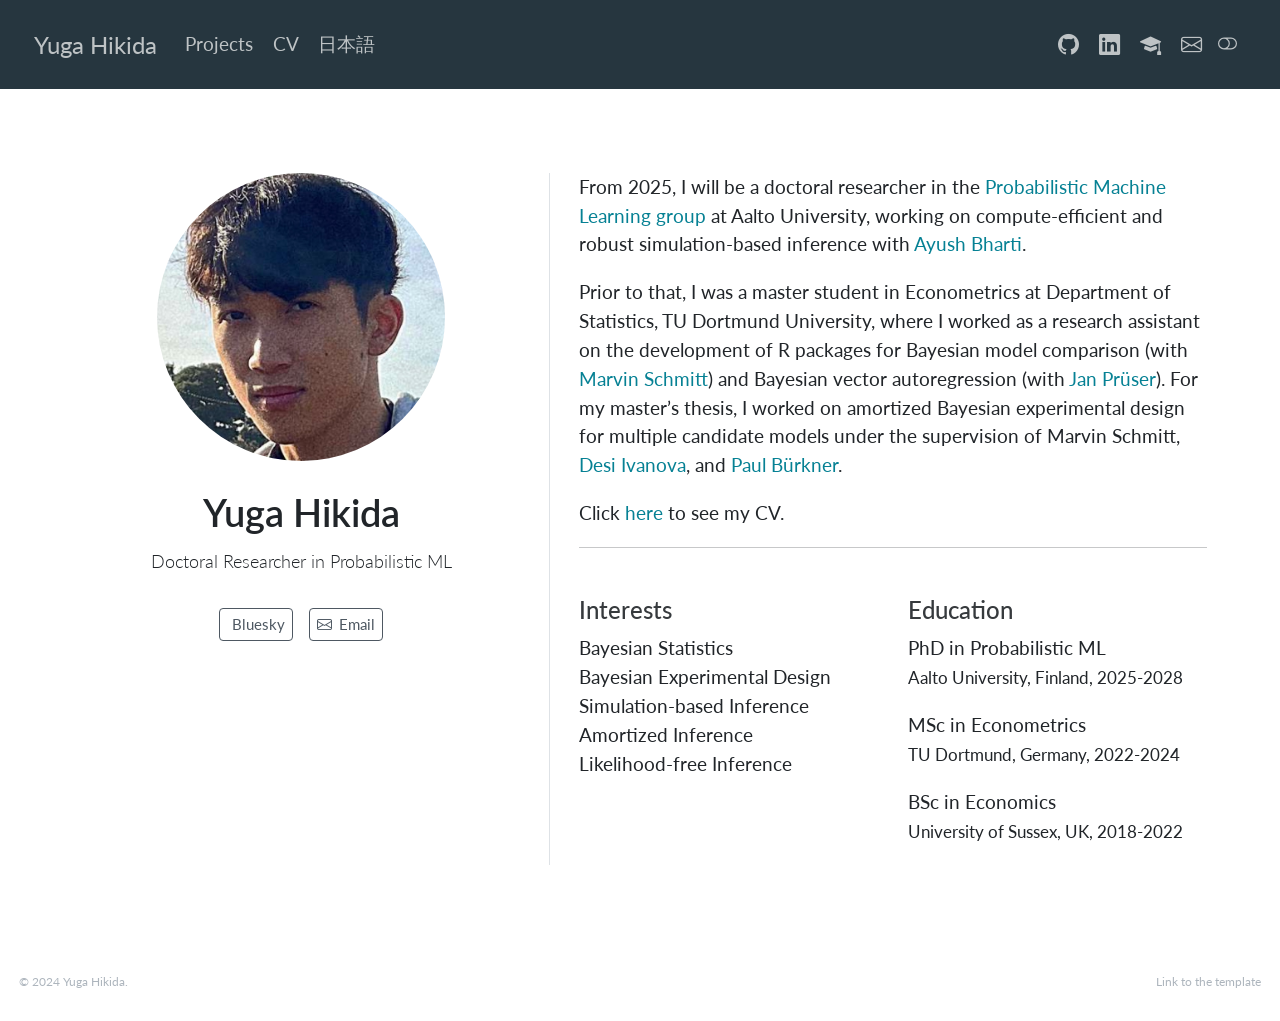
==== docs/index.html @ 0081e56a "refined profile" ====
<!DOCTYPE html>
<html xmlns="http://www.w3.org/1999/xhtml" lang="en" xml:lang="en"><head>

<meta charset="utf-8">
<meta name="generator" content="quarto-1.4.551">

<meta name="viewport" content="width=device-width, initial-scale=1.0, user-scalable=yes">


<title>Yuga Hikida</title>
<style>
code{white-space: pre-wrap;}
span.smallcaps{font-variant: small-caps;}
div.columns{display: flex; gap: min(4vw, 1.5em);}
div.column{flex: auto; overflow-x: auto;}
div.hanging-indent{margin-left: 1.5em; text-indent: -1.5em;}
ul.task-list{list-style: none;}
ul.task-list li input[type="checkbox"] {
  width: 0.8em;
  margin: 0 0.8em 0.2em -1em; /* quarto-specific, see https://github.com/quarto-dev/quarto-cli/issues/4556 */ 
  vertical-align: middle;
}
</style>


<script src="site_libs/quarto-nav/quarto-nav.js"></script>
<script src="site_libs/clipboard/clipboard.min.js"></script>
<script src="site_libs/quarto-search/autocomplete.umd.js"></script>
<script src="site_libs/quarto-search/fuse.min.js"></script>
<script src="site_libs/quarto-search/quarto-search.js"></script>
<meta name="quarto:offset" content="./">
<link href="./img/favicon.png" rel="icon" type="image/png">
<script src="site_libs/quarto-html/quarto.js"></script>
<script src="site_libs/quarto-html/popper.min.js"></script>
<script src="site_libs/quarto-html/tippy.umd.min.js"></script>
<link href="site_libs/quarto-html/tippy.css" rel="stylesheet">
<link href="site_libs/quarto-html/quarto-syntax-highlighting.css" rel="stylesheet" class="quarto-color-scheme" id="quarto-text-highlighting-styles">
<link href="site_libs/quarto-html/quarto-syntax-highlighting-dark.css" rel="prefetch" class="quarto-color-scheme quarto-color-alternate" id="quarto-text-highlighting-styles">
<script src="site_libs/bootstrap/bootstrap.min.js"></script>
<link href="site_libs/bootstrap/bootstrap-icons.css" rel="stylesheet">
<link href="site_libs/bootstrap/bootstrap.min.css" rel="stylesheet" class="quarto-color-scheme" id="quarto-bootstrap" data-mode="light">
<link href="site_libs/bootstrap/bootstrap-dark.min.css" rel="prefetch" class="quarto-color-scheme quarto-color-alternate" id="quarto-bootstrap" data-mode="dark">
<script src="site_libs/quarto-contrib/iconify-2.1.0/iconify-icon.min.js"></script>
<script id="quarto-search-options" type="application/json">{
  "location": "navbar",
  "copy-button": false,
  "collapse-after": 3,
  "panel-placement": "end",
  "type": "textbox",
  "limit": 50,
  "keyboard-shortcut": [
    "f",
    "/",
    "s"
  ],
  "language": {
    "search-no-results-text": "No results",
    "search-matching-documents-text": "matching documents",
    "search-copy-link-title": "Copy link to search",
    "search-hide-matches-text": "Hide additional matches",
    "search-more-match-text": "more match in this document",
    "search-more-matches-text": "more matches in this document",
    "search-clear-button-title": "Clear",
    "search-text-placeholder": "",
    "search-detached-cancel-button-title": "Cancel",
    "search-submit-button-title": "Submit",
    "search-label": "Search"
  }
}</script>


</head>

<body class="nav-fixed">

<div id="quarto-search-results"></div>
  <header id="quarto-header" class="headroom fixed-top">
    <nav class="navbar navbar-expand-md " data-bs-theme="dark">
      <div class="navbar-container container-fluid">
      <div class="navbar-brand-container mx-auto">
    <a class="navbar-brand" href="./index.html">
    <span class="navbar-title">Yuga Hikida</span>
    </a>
  </div>
            <div id="quarto-search" class="" title="Search"></div>
          <button class="navbar-toggler" type="button" data-bs-toggle="collapse" data-bs-target="#navbarCollapse" aria-controls="navbarCollapse" aria-expanded="false" aria-label="Toggle navigation" onclick="if (window.quartoToggleHeadroom) { window.quartoToggleHeadroom(); }">
  <span class="navbar-toggler-icon"></span>
</button>
          <div class="collapse navbar-collapse" id="navbarCollapse">
            <ul class="navbar-nav navbar-nav-scroll me-auto">
  <li class="nav-item">
    <a class="nav-link" href="./projects/index.html"> 
<span class="menu-text">Projects</span></a>
  </li>  
  <li class="nav-item">
    <a class="nav-link" href="./cv/index.html"> 
<span class="menu-text">CV</span></a>
  </li>  
  <li class="nav-item">
    <a class="nav-link" href="./japanese/index.html"> 
<span class="menu-text"><span style="font-family: Meiryo;">日本語</span></span></a>
  </li>  
</ul>
            <ul class="navbar-nav navbar-nav-scroll ms-auto">
  <li class="nav-item">
    <a class="nav-link" href="https://bsky.app/profile/yugahikida.bsky.social"> 
<span class="menu-text"><iconify-icon role="img" inline="" icon="simple-icons:bluesky" aria-label="Icon bluesky from simple-icons Iconify.design set." title="Icon bluesky from simple-icons Iconify.design set."></iconify-icon></span></a>
  </li>  
  <li class="nav-item compact">
    <a class="nav-link" href="https://github.com/yugahikida"> <i class="bi bi-github" role="img">
</i> 
<span class="menu-text"></span></a>
  </li>  
  <li class="nav-item compact">
    <a class="nav-link" href="https://www.linkedin.com/in/yugahikida"> <i class="bi bi-linkedin" role="img">
</i> 
<span class="menu-text"></span></a>
  </li>  
  <li class="nav-item compact">
    <a class="nav-link" href="https://scholar.google.com/citations?user=jvKJHacAAAAJ"> <i class="bi bi-mortarboard-fill" role="img">
</i> 
<span class="menu-text"></span></a>
  </li>  
  <li class="nav-item compact">
    <a class="nav-link" href="mailto:yuga.hikida@gmail.com"> <i class="bi bi-envelope" role="img">
</i> 
<span class="menu-text"></span></a>
  </li>  
</ul>
          </div> <!-- /navcollapse -->
          <div class="quarto-navbar-tools">
  <a href="" class="quarto-color-scheme-toggle quarto-navigation-tool  px-1" onclick="window.quartoToggleColorScheme(); return false;" title="Toggle dark mode"><i class="bi"></i></a>
</div>
      </div> <!-- /container-fluid -->
    </nav>
</header>
<!-- content -->
<div id="quarto-content" class="quarto-container page-columns page-rows-contents page-layout-full page-navbar">
<!-- sidebar -->
<!-- margin-sidebar -->
    
<!-- main -->
<main class="content column-page" id="quarto-document-content">




<div class="quarto-about-trestles content column-page">
  <div class="about-entity">
    <img src="img/my_image.jpg" class="about-image
  round " style="height: 15em; width: 15em;">
<header id="title-block-header" class="quarto-title-block default">
<div class="quarto-title">
<h1 class="title">Yuga Hikida</h1>
<p class="subtitle lead"><small><small>Doctoral Researcher in Probabilistic ML</small></small></p>
</div>
<div class="quarto-title-meta column-page">
  </div>
</header>
    <div class="about-links">
  <a href="https://bsky.app/profile/yugahikida.bsky.social" class="about-link" rel="" target="">
     <span class="about-link-text"><iconify-icon role="img" inline="" icon="fa6-brands:bluesky" aria-label="Icon bluesky from fa6-brands Iconify.design set." title="Icon bluesky from fa6-brands Iconify.design set."></iconify-icon> Bluesky</span>
  </a>
  <a href="mailto:yuga.hikida@gmail.com" class="about-link" rel="" target="">
    <i class="bi bi-envelope"></i>
     <span class="about-link-text">Email</span>
  </a>
</div>
  </div>
  <div class="about-contents"><div id="about-block">
<p>From 2025, I will be a doctoral researcher in the <a href="https://research.cs.aalto.fi/pml/">Probabilistic Machine Learning group</a> at Aalto University, working on compute-efficient and robust simulation-based inference with <a href="https://bharti-ayush.github.io/">Ayush Bharti</a>.</p>
<p>Prior to that, I was a master student in Econometrics at Department of Statistics, TU Dortmund University, where I worked as a research assistant on the development of R packages for Bayesian model comparison (with <a href="https://www.marvinschmitt.com/">Marvin Schmitt</a>) and Bayesian vector autoregression (with <a href="https://sites.google.com/view/janprueser/welcome">Jan Prüser</a>). For my master’s thesis, I worked on amortized Bayesian experimental design for multiple candidate models under the supervision of Marvin Schmitt, <a href="https://desirivanova.com/">Desi Ivanova</a>, and <a href="https://paulbuerkner.com/">Paul Bürkner</a>.</p>
<p>Click <a href="./cv/index.html">here</a> to see my CV.</p>
<hr>
<div class="grid">
<section id="interests" class="level4 g-col-12 g-col-sm-6">
<h4 data-anchor-id="interests">Interests</h4>
<p>Bayesian Statistics <br> Bayesian Experimental Design <br> Simulation-based Inference <br> Amortized Inference <br> Likelihood-free Inference</p>
</section>
<section id="education" class="level4 g-col-12 g-col-sm-6">
<h4 data-anchor-id="education">Education</h4>
<div class="smaller">
<p>PhD in Probabilistic ML<br> <small>Aalto University, Finland, 2025-2028</small></p>
<p>MSc in Econometrics<br> <small>TU Dortmund, Germany, 2022-2024</small></p>
<p>BSc in Economics<br> <small>University of Sussex, UK, 2018-2022</small></p>
</div>
</section>
</div>
</div></div>
</div>





</main> <!-- /main -->
<script id="quarto-html-after-body" type="application/javascript">
window.document.addEventListener("DOMContentLoaded", function (event) {
  const toggleBodyColorMode = (bsSheetEl) => {
    const mode = bsSheetEl.getAttribute("data-mode");
    const bodyEl = window.document.querySelector("body");
    if (mode === "dark") {
      bodyEl.classList.add("quarto-dark");
      bodyEl.classList.remove("quarto-light");
    } else {
      bodyEl.classList.add("quarto-light");
      bodyEl.classList.remove("quarto-dark");
    }
  }
  const toggleBodyColorPrimary = () => {
    const bsSheetEl = window.document.querySelector("link#quarto-bootstrap");
    if (bsSheetEl) {
      toggleBodyColorMode(bsSheetEl);
    }
  }
  toggleBodyColorPrimary();  
  const disableStylesheet = (stylesheets) => {
    for (let i=0; i < stylesheets.length; i++) {
      const stylesheet = stylesheets[i];
      stylesheet.rel = 'prefetch';
    }
  }
  const enableStylesheet = (stylesheets) => {
    for (let i=0; i < stylesheets.length; i++) {
      const stylesheet = stylesheets[i];
      stylesheet.rel = 'stylesheet';
    }
  }
  const manageTransitions = (selector, allowTransitions) => {
    const els = window.document.querySelectorAll(selector);
    for (let i=0; i < els.length; i++) {
      const el = els[i];
      if (allowTransitions) {
        el.classList.remove('notransition');
      } else {
        el.classList.add('notransition');
      }
    }
  }
  const toggleGiscusIfUsed = (isAlternate, darkModeDefault) => {
    const baseTheme = document.querySelector('#giscus-base-theme')?.value ?? 'light';
    const alternateTheme = document.querySelector('#giscus-alt-theme')?.value ?? 'dark';
    let newTheme = '';
    if(darkModeDefault) {
      newTheme = isAlternate ? baseTheme : alternateTheme;
    } else {
      newTheme = isAlternate ? alternateTheme : baseTheme;
    }
    const changeGiscusTheme = () => {
      // From: https://github.com/giscus/giscus/issues/336
      const sendMessage = (message) => {
        const iframe = document.querySelector('iframe.giscus-frame');
        if (!iframe) return;
        iframe.contentWindow.postMessage({ giscus: message }, 'https://giscus.app');
      }
      sendMessage({
        setConfig: {
          theme: newTheme
        }
      });
    }
    const isGiscussLoaded = window.document.querySelector('iframe.giscus-frame') !== null;
    if (isGiscussLoaded) {
      changeGiscusTheme();
    }
  }
  const toggleColorMode = (alternate) => {
    // Switch the stylesheets
    const alternateStylesheets = window.document.querySelectorAll('link.quarto-color-scheme.quarto-color-alternate');
    manageTransitions('#quarto-margin-sidebar .nav-link', false);
    if (alternate) {
      enableStylesheet(alternateStylesheets);
      for (const sheetNode of alternateStylesheets) {
        if (sheetNode.id === "quarto-bootstrap") {
          toggleBodyColorMode(sheetNode);
        }
      }
    } else {
      disableStylesheet(alternateStylesheets);
      toggleBodyColorPrimary();
    }
    manageTransitions('#quarto-margin-sidebar .nav-link', true);
    // Switch the toggles
    const toggles = window.document.querySelectorAll('.quarto-color-scheme-toggle');
    for (let i=0; i < toggles.length; i++) {
      const toggle = toggles[i];
      if (toggle) {
        if (alternate) {
          toggle.classList.add("alternate");     
        } else {
          toggle.classList.remove("alternate");
        }
      }
    }
    // Hack to workaround the fact that safari doesn't
    // properly recolor the scrollbar when toggling (#1455)
    if (navigator.userAgent.indexOf('Safari') > 0 && navigator.userAgent.indexOf('Chrome') == -1) {
      manageTransitions("body", false);
      window.scrollTo(0, 1);
      setTimeout(() => {
        window.scrollTo(0, 0);
        manageTransitions("body", true);
      }, 40);  
    }
  }
  const isFileUrl = () => { 
    return window.location.protocol === 'file:';
  }
  const hasAlternateSentinel = () => {  
    let styleSentinel = getColorSchemeSentinel();
    if (styleSentinel !== null) {
      return styleSentinel === "alternate";
    } else {
      return false;
    }
  }
  const setStyleSentinel = (alternate) => {
    const value = alternate ? "alternate" : "default";
    if (!isFileUrl()) {
      window.localStorage.setItem("quarto-color-scheme", value);
    } else {
      localAlternateSentinel = value;
    }
  }
  const getColorSchemeSentinel = () => {
    if (!isFileUrl()) {
      const storageValue = window.localStorage.getItem("quarto-color-scheme");
      return storageValue != null ? storageValue : localAlternateSentinel;
    } else {
      return localAlternateSentinel;
    }
  }
  const darkModeDefault = false;
  let localAlternateSentinel = darkModeDefault ? 'alternate' : 'default';
  // Dark / light mode switch
  window.quartoToggleColorScheme = () => {
    // Read the current dark / light value 
    let toAlternate = !hasAlternateSentinel();
    toggleColorMode(toAlternate);
    setStyleSentinel(toAlternate);
    toggleGiscusIfUsed(toAlternate, darkModeDefault);
  };
  // Ensure there is a toggle, if there isn't float one in the top right
  if (window.document.querySelector('.quarto-color-scheme-toggle') === null) {
    const a = window.document.createElement('a');
    a.classList.add('top-right');
    a.classList.add('quarto-color-scheme-toggle');
    a.href = "";
    a.onclick = function() { try { window.quartoToggleColorScheme(); } catch {} return false; };
    const i = window.document.createElement("i");
    i.classList.add('bi');
    a.appendChild(i);
    window.document.body.appendChild(a);
  }
  // Switch to dark mode if need be
  if (hasAlternateSentinel()) {
    toggleColorMode(true);
  } else {
    toggleColorMode(false);
  }
  const isCodeAnnotation = (el) => {
    for (const clz of el.classList) {
      if (clz.startsWith('code-annotation-')) {                     
        return true;
      }
    }
    return false;
  }
  const clipboard = new window.ClipboardJS('.code-copy-button', {
    text: function(trigger) {
      const codeEl = trigger.previousElementSibling.cloneNode(true);
      for (const childEl of codeEl.children) {
        if (isCodeAnnotation(childEl)) {
          childEl.remove();
        }
      }
      return codeEl.innerText;
    }
  });
  clipboard.on('success', function(e) {
    // button target
    const button = e.trigger;
    // don't keep focus
    button.blur();
    // flash "checked"
    button.classList.add('code-copy-button-checked');
    var currentTitle = button.getAttribute("title");
    button.setAttribute("title", "Copied!");
    let tooltip;
    if (window.bootstrap) {
      button.setAttribute("data-bs-toggle", "tooltip");
      button.setAttribute("data-bs-placement", "left");
      button.setAttribute("data-bs-title", "Copied!");
      tooltip = new bootstrap.Tooltip(button, 
        { trigger: "manual", 
          customClass: "code-copy-button-tooltip",
          offset: [0, -8]});
      tooltip.show();    
    }
    setTimeout(function() {
      if (tooltip) {
        tooltip.hide();
        button.removeAttribute("data-bs-title");
        button.removeAttribute("data-bs-toggle");
        button.removeAttribute("data-bs-placement");
      }
      button.setAttribute("title", currentTitle);
      button.classList.remove('code-copy-button-checked');
    }, 1000);
    // clear code selection
    e.clearSelection();
  });
    var localhostRegex = new RegExp(/^(?:http|https):\/\/localhost\:?[0-9]*\//);
    var mailtoRegex = new RegExp(/^mailto:/);
      var filterRegex = new RegExp('/' + window.location.host + '/');
    var isInternal = (href) => {
        return filterRegex.test(href) || localhostRegex.test(href) || mailtoRegex.test(href);
    }
    // Inspect non-navigation links and adorn them if external
 	var links = window.document.querySelectorAll('a[href]:not(.nav-link):not(.navbar-brand):not(.toc-action):not(.sidebar-link):not(.sidebar-item-toggle):not(.pagination-link):not(.no-external):not([aria-hidden]):not(.dropdown-item):not(.quarto-navigation-tool)');
    for (var i=0; i<links.length; i++) {
      const link = links[i];
      if (!isInternal(link.href)) {
        // undo the damage that might have been done by quarto-nav.js in the case of
        // links that we want to consider external
        if (link.dataset.originalHref !== undefined) {
          link.href = link.dataset.originalHref;
        }
      }
    }
  function tippyHover(el, contentFn, onTriggerFn, onUntriggerFn) {
    const config = {
      allowHTML: true,
      maxWidth: 500,
      delay: 100,
      arrow: false,
      appendTo: function(el) {
          return el.parentElement;
      },
      interactive: true,
      interactiveBorder: 10,
      theme: 'quarto',
      placement: 'bottom-start',
    };
    if (contentFn) {
      config.content = contentFn;
    }
    if (onTriggerFn) {
      config.onTrigger = onTriggerFn;
    }
    if (onUntriggerFn) {
      config.onUntrigger = onUntriggerFn;
    }
    window.tippy(el, config); 
  }
  const noterefs = window.document.querySelectorAll('a[role="doc-noteref"]');
  for (var i=0; i<noterefs.length; i++) {
    const ref = noterefs[i];
    tippyHover(ref, function() {
      // use id or data attribute instead here
      let href = ref.getAttribute('data-footnote-href') || ref.getAttribute('href');
      try { href = new URL(href).hash; } catch {}
      const id = href.replace(/^#\/?/, "");
      const note = window.document.getElementById(id);
      if (note) {
        return note.innerHTML;
      } else {
        return "";
      }
    });
  }
  const xrefs = window.document.querySelectorAll('a.quarto-xref');
  const processXRef = (id, note) => {
    // Strip column container classes
    const stripColumnClz = (el) => {
      el.classList.remove("page-full", "page-columns");
      if (el.children) {
        for (const child of el.children) {
          stripColumnClz(child);
        }
      }
    }
    stripColumnClz(note)
    if (id === null || id.startsWith('sec-')) {
      // Special case sections, only their first couple elements
      const container = document.createElement("div");
      if (note.children && note.children.length > 2) {
        container.appendChild(note.children[0].cloneNode(true));
        for (let i = 1; i < note.children.length; i++) {
          const child = note.children[i];
          if (child.tagName === "P" && child.innerText === "") {
            continue;
          } else {
            container.appendChild(child.cloneNode(true));
            break;
          }
        }
        if (window.Quarto?.typesetMath) {
          window.Quarto.typesetMath(container);
        }
        return container.innerHTML
      } else {
        if (window.Quarto?.typesetMath) {
          window.Quarto.typesetMath(note);
        }
        return note.innerHTML;
      }
    } else {
      // Remove any anchor links if they are present
      const anchorLink = note.querySelector('a.anchorjs-link');
      if (anchorLink) {
        anchorLink.remove();
      }
      if (window.Quarto?.typesetMath) {
        window.Quarto.typesetMath(note);
      }
      // TODO in 1.5, we should make sure this works without a callout special case
      if (note.classList.contains("callout")) {
        return note.outerHTML;
      } else {
        return note.innerHTML;
      }
    }
  }
  for (var i=0; i<xrefs.length; i++) {
    const xref = xrefs[i];
    tippyHover(xref, undefined, function(instance) {
      instance.disable();
      let url = xref.getAttribute('href');
      let hash = undefined; 
      if (url.startsWith('#')) {
        hash = url;
      } else {
        try { hash = new URL(url).hash; } catch {}
      }
      if (hash) {
        const id = hash.replace(/^#\/?/, "");
        const note = window.document.getElementById(id);
        if (note !== null) {
          try {
            const html = processXRef(id, note.cloneNode(true));
            instance.setContent(html);
          } finally {
            instance.enable();
            instance.show();
          }
        } else {
          // See if we can fetch this
          fetch(url.split('#')[0])
          .then(res => res.text())
          .then(html => {
            const parser = new DOMParser();
            const htmlDoc = parser.parseFromString(html, "text/html");
            const note = htmlDoc.getElementById(id);
            if (note !== null) {
              const html = processXRef(id, note);
              instance.setContent(html);
            } 
          }).finally(() => {
            instance.enable();
            instance.show();
          });
        }
      } else {
        // See if we can fetch a full url (with no hash to target)
        // This is a special case and we should probably do some content thinning / targeting
        fetch(url)
        .then(res => res.text())
        .then(html => {
          const parser = new DOMParser();
          const htmlDoc = parser.parseFromString(html, "text/html");
          const note = htmlDoc.querySelector('main.content');
          if (note !== null) {
            // This should only happen for chapter cross references
            // (since there is no id in the URL)
            // remove the first header
            if (note.children.length > 0 && note.children[0].tagName === "HEADER") {
              note.children[0].remove();
            }
            const html = processXRef(null, note);
            instance.setContent(html);
          } 
        }).finally(() => {
          instance.enable();
          instance.show();
        });
      }
    }, function(instance) {
    });
  }
      let selectedAnnoteEl;
      const selectorForAnnotation = ( cell, annotation) => {
        let cellAttr = 'data-code-cell="' + cell + '"';
        let lineAttr = 'data-code-annotation="' +  annotation + '"';
        const selector = 'span[' + cellAttr + '][' + lineAttr + ']';
        return selector;
      }
      const selectCodeLines = (annoteEl) => {
        const doc = window.document;
        const targetCell = annoteEl.getAttribute("data-target-cell");
        const targetAnnotation = annoteEl.getAttribute("data-target-annotation");
        const annoteSpan = window.document.querySelector(selectorForAnnotation(targetCell, targetAnnotation));
        const lines = annoteSpan.getAttribute("data-code-lines").split(",");
        const lineIds = lines.map((line) => {
          return targetCell + "-" + line;
        })
        let top = null;
        let height = null;
        let parent = null;
        if (lineIds.length > 0) {
            //compute the position of the single el (top and bottom and make a div)
            const el = window.document.getElementById(lineIds[0]);
            top = el.offsetTop;
            height = el.offsetHeight;
            parent = el.parentElement.parentElement;
          if (lineIds.length > 1) {
            const lastEl = window.document.getElementById(lineIds[lineIds.length - 1]);
            const bottom = lastEl.offsetTop + lastEl.offsetHeight;
            height = bottom - top;
          }
          if (top !== null && height !== null && parent !== null) {
            // cook up a div (if necessary) and position it 
            let div = window.document.getElementById("code-annotation-line-highlight");
            if (div === null) {
              div = window.document.createElement("div");
              div.setAttribute("id", "code-annotation-line-highlight");
              div.style.position = 'absolute';
              parent.appendChild(div);
            }
            div.style.top = top - 2 + "px";
            div.style.height = height + 4 + "px";
            div.style.left = 0;
            let gutterDiv = window.document.getElementById("code-annotation-line-highlight-gutter");
            if (gutterDiv === null) {
              gutterDiv = window.document.createElement("div");
              gutterDiv.setAttribute("id", "code-annotation-line-highlight-gutter");
              gutterDiv.style.position = 'absolute';
              const codeCell = window.document.getElementById(targetCell);
              const gutter = codeCell.querySelector('.code-annotation-gutter');
              gutter.appendChild(gutterDiv);
            }
            gutterDiv.style.top = top - 2 + "px";
            gutterDiv.style.height = height + 4 + "px";
          }
          selectedAnnoteEl = annoteEl;
        }
      };
      const unselectCodeLines = () => {
        const elementsIds = ["code-annotation-line-highlight", "code-annotation-line-highlight-gutter"];
        elementsIds.forEach((elId) => {
          const div = window.document.getElementById(elId);
          if (div) {
            div.remove();
          }
        });
        selectedAnnoteEl = undefined;
      };
        // Handle positioning of the toggle
    window.addEventListener(
      "resize",
      throttle(() => {
        elRect = undefined;
        if (selectedAnnoteEl) {
          selectCodeLines(selectedAnnoteEl);
        }
      }, 10)
    );
    function throttle(fn, ms) {
    let throttle = false;
    let timer;
      return (...args) => {
        if(!throttle) { // first call gets through
            fn.apply(this, args);
            throttle = true;
        } else { // all the others get throttled
            if(timer) clearTimeout(timer); // cancel #2
            timer = setTimeout(() => {
              fn.apply(this, args);
              timer = throttle = false;
            }, ms);
        }
      };
    }
      // Attach click handler to the DT
      const annoteDls = window.document.querySelectorAll('dt[data-target-cell]');
      for (const annoteDlNode of annoteDls) {
        annoteDlNode.addEventListener('click', (event) => {
          const clickedEl = event.target;
          if (clickedEl !== selectedAnnoteEl) {
            unselectCodeLines();
            const activeEl = window.document.querySelector('dt[data-target-cell].code-annotation-active');
            if (activeEl) {
              activeEl.classList.remove('code-annotation-active');
            }
            selectCodeLines(clickedEl);
            clickedEl.classList.add('code-annotation-active');
          } else {
            // Unselect the line
            unselectCodeLines();
            clickedEl.classList.remove('code-annotation-active');
          }
        });
      }
  const findCites = (el) => {
    const parentEl = el.parentElement;
    if (parentEl) {
      const cites = parentEl.dataset.cites;
      if (cites) {
        return {
          el,
          cites: cites.split(' ')
        };
      } else {
        return findCites(el.parentElement)
      }
    } else {
      return undefined;
    }
  };
  var bibliorefs = window.document.querySelectorAll('a[role="doc-biblioref"]');
  for (var i=0; i<bibliorefs.length; i++) {
    const ref = bibliorefs[i];
    const citeInfo = findCites(ref);
    if (citeInfo) {
      tippyHover(citeInfo.el, function() {
        var popup = window.document.createElement('div');
        citeInfo.cites.forEach(function(cite) {
          var citeDiv = window.document.createElement('div');
          citeDiv.classList.add('hanging-indent');
          citeDiv.classList.add('csl-entry');
          var biblioDiv = window.document.getElementById('ref-' + cite);
          if (biblioDiv) {
            citeDiv.innerHTML = biblioDiv.innerHTML;
          }
          popup.appendChild(citeDiv);
        });
        return popup.innerHTML;
      });
    }
  }
});
</script>
</div> <!-- /content -->
<footer class="footer">
  <div class="nav-footer">
    <div class="nav-footer-left">
<p><span class="faux-block">© 2024 Yuga Hikida.</span></p>
</div>   
    <div class="nav-footer-center">
      &nbsp;
    </div>
    <div class="nav-footer-right">
<p><span class="faux-block"><a style="color: #adb5bd;" href="https://github.com/marvinschmitt/quarto-website-template/">Link to the template</a></span></p>
</div>
  </div>
</footer>




</body></html>
---- docs/site_libs/quarto-html/tippy.css ----
.tippy-box[data-animation=fade][data-state=hidden]{opacity:0}[data-tippy-root]{max-width:calc(100vw - 10px)}.tippy-box{position:relative;background-color:#333;color:#fff;border-radius:4px;font-size:14px;line-height:1.4;white-space:normal;outline:0;transition-property:transform,visibility,opacity}.tippy-box[data-placement^=top]>.tippy-arrow{bottom:0}.tippy-box[data-placement^=top]>.tippy-arrow:before{bottom:-7px;left:0;border-width:8px 8px 0;border-top-color:initial;transform-origin:center top}.tippy-box[data-placement^=bottom]>.tippy-arrow{top:0}.tippy-box[data-placement^=bottom]>.tippy-arrow:before{top:-7px;left:0;border-width:0 8px 8px;border-bottom-color:initial;transform-origin:center bottom}.tippy-box[data-placement^=left]>.tippy-arrow{right:0}.tippy-box[data-placement^=left]>.tippy-arrow:before{border-width:8px 0 8px 8px;border-left-color:initial;right:-7px;transform-origin:center left}.tippy-box[data-placement^=right]>.tippy-arrow{left:0}.tippy-box[data-placement^=right]>.tippy-arrow:before{left:-7px;border-width:8px 8px 8px 0;border-right-color:initial;transform-origin:center right}.tippy-box[data-inertia][data-state=visible]{transition-timing-function:cubic-bezier(.54,1.5,.38,1.11)}.tippy-arrow{width:16px;height:16px;color:#333}.tippy-arrow:before{content:"";position:absolute;border-color:transparent;border-style:solid}.tippy-content{position:relative;padding:5px 9px;z-index:1}
---- docs/site_libs/quarto-html/quarto-syntax-highlighting-dark.css ----
/* quarto syntax highlight colors */
:root {
  --quarto-hl-al-color: #f07178;
  --quarto-hl-an-color: #d4d0ab;
  --quarto-hl-at-color: #00e0e0;
  --quarto-hl-bn-color: #d4d0ab;
  --quarto-hl-bu-color: #abe338;
  --quarto-hl-ch-color: #abe338;
  --quarto-hl-co-color: #f8f8f2;
  --quarto-hl-cv-color: #ffd700;
  --quarto-hl-cn-color: #ffd700;
  --quarto-hl-cf-color: #ffa07a;
  --quarto-hl-dt-color: #ffa07a;
  --quarto-hl-dv-color: #d4d0ab;
  --quarto-hl-do-color: #f8f8f2;
  --quarto-hl-er-color: #f07178;
  --quarto-hl-ex-color: #00e0e0;
  --quarto-hl-fl-color: #d4d0ab;
  --quarto-hl-fu-color: #ffa07a;
  --quarto-hl-im-color: #abe338;
  --quarto-hl-in-color: #d4d0ab;
  --quarto-hl-kw-color: #ffa07a;
  --quarto-hl-op-color: #ffa07a;
  --quarto-hl-ot-color: #00e0e0;
  --quarto-hl-pp-color: #dcc6e0;
  --quarto-hl-re-color: #00e0e0;
  --quarto-hl-sc-color: #abe338;
  --quarto-hl-ss-color: #abe338;
  --quarto-hl-st-color: #abe338;
  --quarto-hl-va-color: #00e0e0;
  --quarto-hl-vs-color: #abe338;
  --quarto-hl-wa-color: #dcc6e0;
}

/* other quarto variables */
:root {
  --quarto-font-monospace: SFMono-Regular, Menlo, Monaco, Consolas, "Liberation Mono", "Courier New", monospace;
}

code span.al {
  background-color: #2a0f15;
  font-weight: bold;
  color: #f07178;
}

code span.an {
  color: #d4d0ab;
}

code span.at {
  color: #00e0e0;
}

code span.bn {
  color: #d4d0ab;
}

code span.bu {
  color: #abe338;
}

code span.ch {
  color: #abe338;
}

code span.co {
  font-style: italic;
  color: #f8f8f2;
}

code span.cv {
  color: #ffd700;
}

code span.cn {
  color: #ffd700;
}

code span.cf {
  font-weight: bold;
  color: #ffa07a;
}

code span.dt {
  color: #ffa07a;
}

code span.dv {
  color: #d4d0ab;
}

code span.do {
  color: #f8f8f2;
}

code span.er {
  color: #f07178;
  text-decoration: underline;
}

code span.ex {
  font-weight: bold;
  color: #00e0e0;
}

code span.fl {
  color: #d4d0ab;
}

code span.fu {
  color: #ffa07a;
}

code span.im {
  color: #abe338;
}

code span.in {
  color: #d4d0ab;
}

code span.kw {
  font-weight: bold;
  color: #ffa07a;
}

pre > code.sourceCode > span {
  color: #f8f8f2;
}

code span {
  color: #f8f8f2;
}

code.sourceCode > span {
  color: #f8f8f2;
}

div.sourceCode,
div.sourceCode pre.sourceCode {
  color: #f8f8f2;
}

code span.op {
  color: #ffa07a;
}

code span.ot {
  color: #00e0e0;
}

code span.pp {
  color: #dcc6e0;
}

code span.re {
  background-color: #f8f8f2;
  color: #00e0e0;
}

code span.sc {
  color: #abe338;
}

code span.ss {
  color: #abe338;
}

code span.st {
  color: #abe338;
}

code span.va {
  color: #00e0e0;
}

code span.vs {
  color: #abe338;
}

code span.wa {
  color: #dcc6e0;
}

.prevent-inlining {
  content: "</";
}

/*# sourceMappingURL=935a306eefa94366c21e1a970dddb765.css.map */
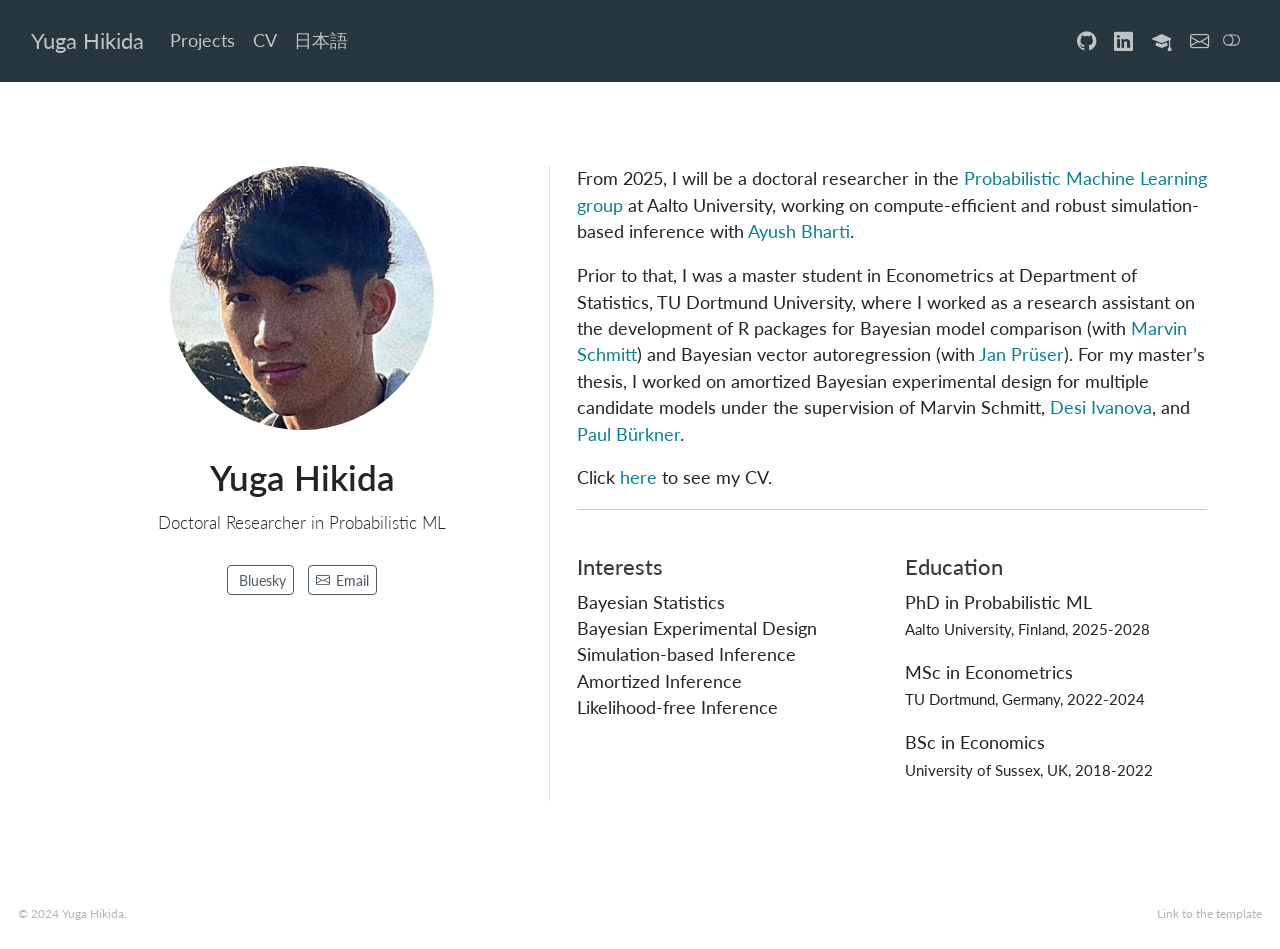
==== commit e959266e: "font size changed" ====
--- a/docs/index.html
+++ b/docs/index.html
@@ -24,6 +24,7 @@
 
 
 <script src="site_libs/quarto-nav/quarto-nav.js"></script>
+<script src="site_libs/quarto-nav/headroom.min.js"></script>
 <script src="site_libs/clipboard/clipboard.min.js"></script>
 <script src="site_libs/quarto-search/autocomplete.umd.js"></script>
 <script src="site_libs/quarto-search/fuse.min.js"></script>
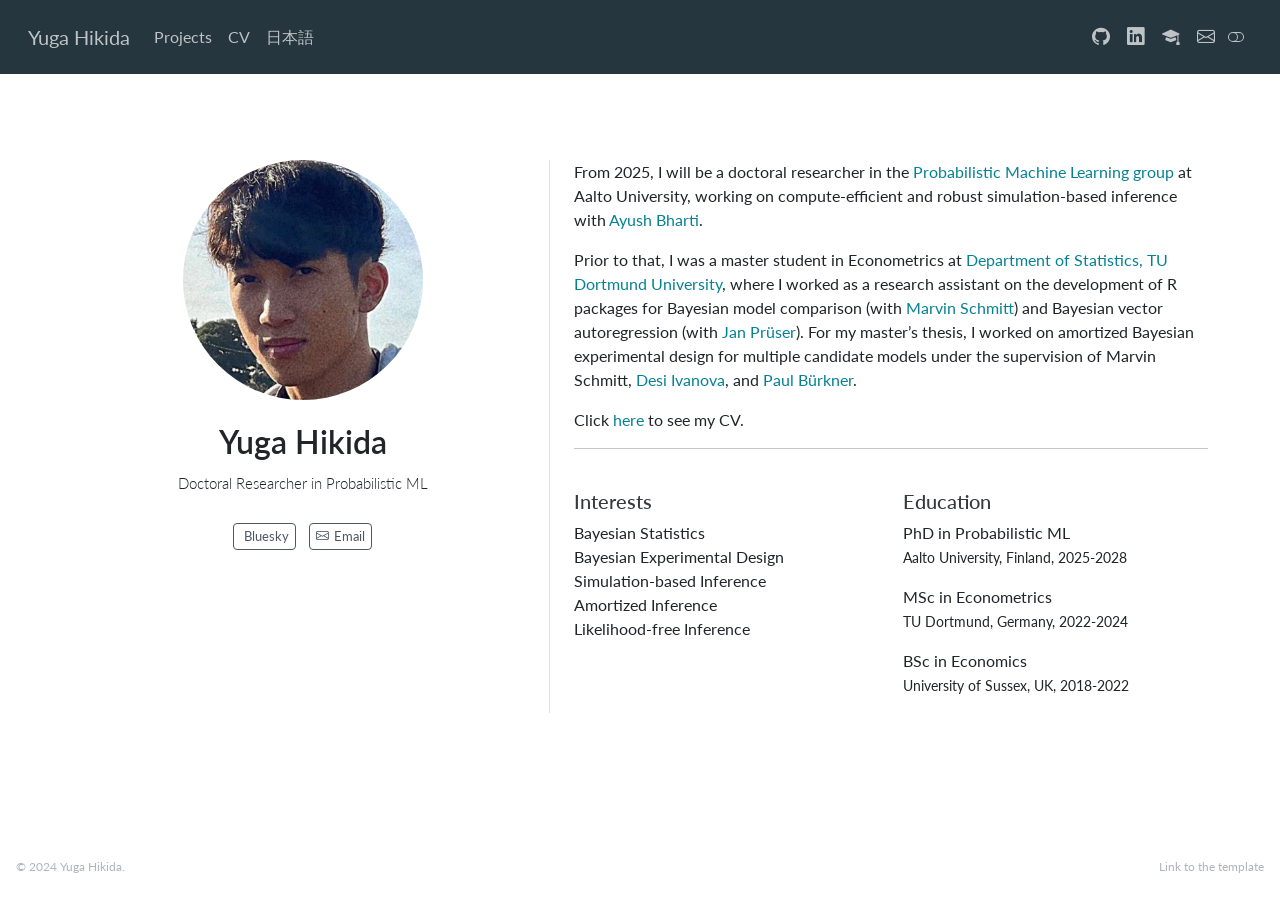
==== commit 25107b12: "added link for department" ====
--- a/docs/index.html
+++ b/docs/index.html
@@ -170,7 +170,7 @@
   </div>
   <div class="about-contents"><div id="about-block">
 <p>From 2025, I will be a doctoral researcher in the <a href="https://research.cs.aalto.fi/pml/">Probabilistic Machine Learning group</a> at Aalto University, working on compute-efficient and robust simulation-based inference with <a href="https://bharti-ayush.github.io/">Ayush Bharti</a>.</p>
-<p>Prior to that, I was a master student in Econometrics at Department of Statistics, TU Dortmund University, where I worked as a research assistant on the development of R packages for Bayesian model comparison (with <a href="https://www.marvinschmitt.com/">Marvin Schmitt</a>) and Bayesian vector autoregression (with <a href="https://sites.google.com/view/janprueser/welcome">Jan Prüser</a>). For my master’s thesis, I worked on amortized Bayesian experimental design for multiple candidate models under the supervision of Marvin Schmitt, <a href="https://desirivanova.com/">Desi Ivanova</a>, and <a href="https://paulbuerkner.com/">Paul Bürkner</a>.</p>
+<p>Prior to that, I was a master student in Econometrics at <a href="https://statistik.tu-dortmund.de/en/department/">Department of Statistics, TU Dortmund University</a>, where I worked as a research assistant on the development of R packages for Bayesian model comparison (with <a href="https://www.marvinschmitt.com/">Marvin Schmitt</a>) and Bayesian vector autoregression (with <a href="https://sites.google.com/view/janprueser/welcome">Jan Prüser</a>). For my master’s thesis, I worked on amortized Bayesian experimental design for multiple candidate models under the supervision of Marvin Schmitt, <a href="https://desirivanova.com/">Desi Ivanova</a>, and <a href="https://paulbuerkner.com/">Paul Bürkner</a>.</p>
 <p>Click <a href="./cv/index.html">here</a> to see my CV.</p>
 <hr>
 <div class="grid">
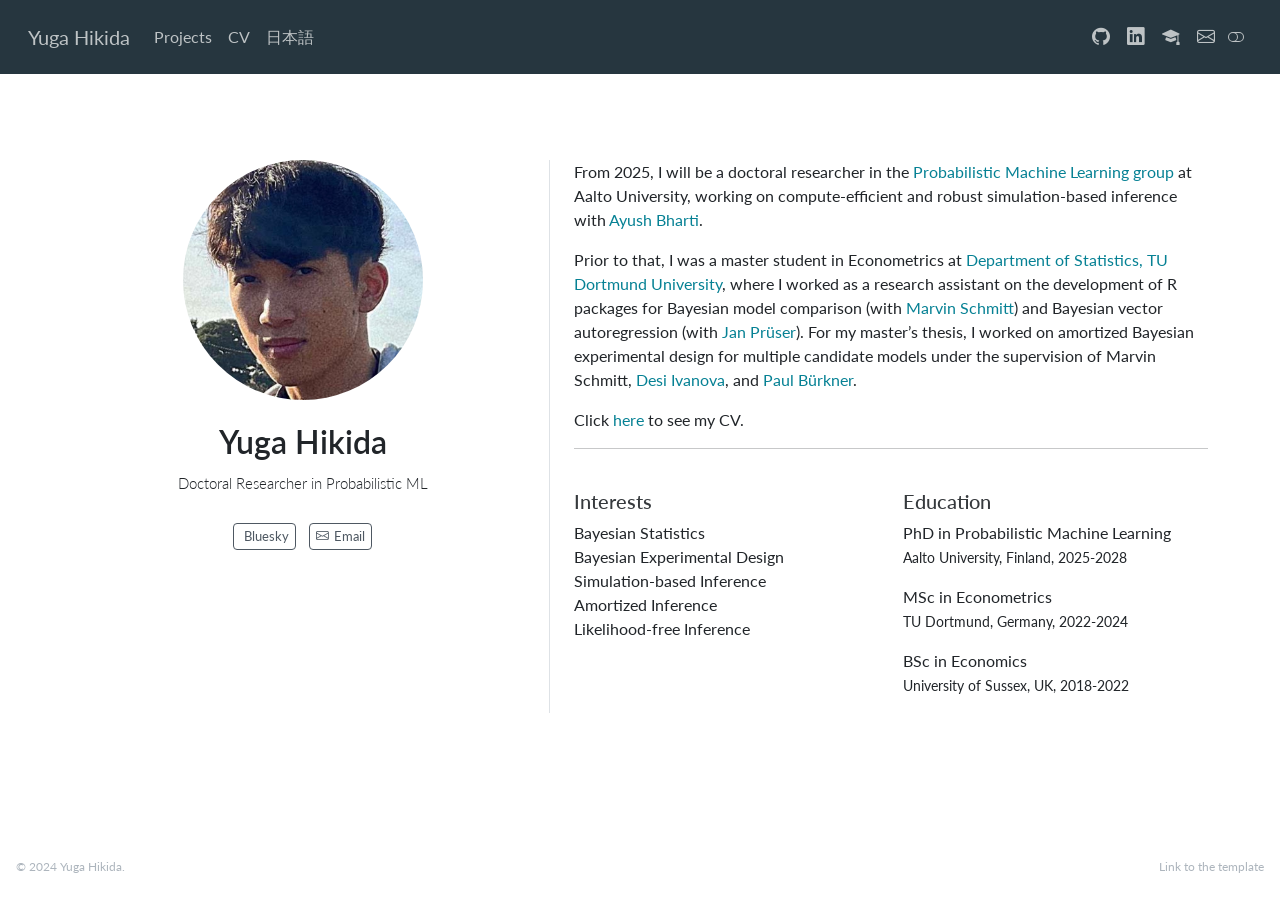
==== commit 28f95236: "refine profile a bit" ====
--- a/docs/index.html
+++ b/docs/index.html
@@ -181,7 +181,7 @@
 <section id="education" class="level4 g-col-12 g-col-sm-6">
 <h4 data-anchor-id="education">Education</h4>
 <div class="smaller">
-<p>PhD in Probabilistic ML<br> <small>Aalto University, Finland, 2025-2028</small></p>
+<p>PhD in Probabilistic Machine Learning <br> <small>Aalto University, Finland, 2025-2028</small></p>
 <p>MSc in Econometrics<br> <small>TU Dortmund, Germany, 2022-2024</small></p>
 <p>BSc in Economics<br> <small>University of Sussex, UK, 2018-2022</small></p>
 </div>
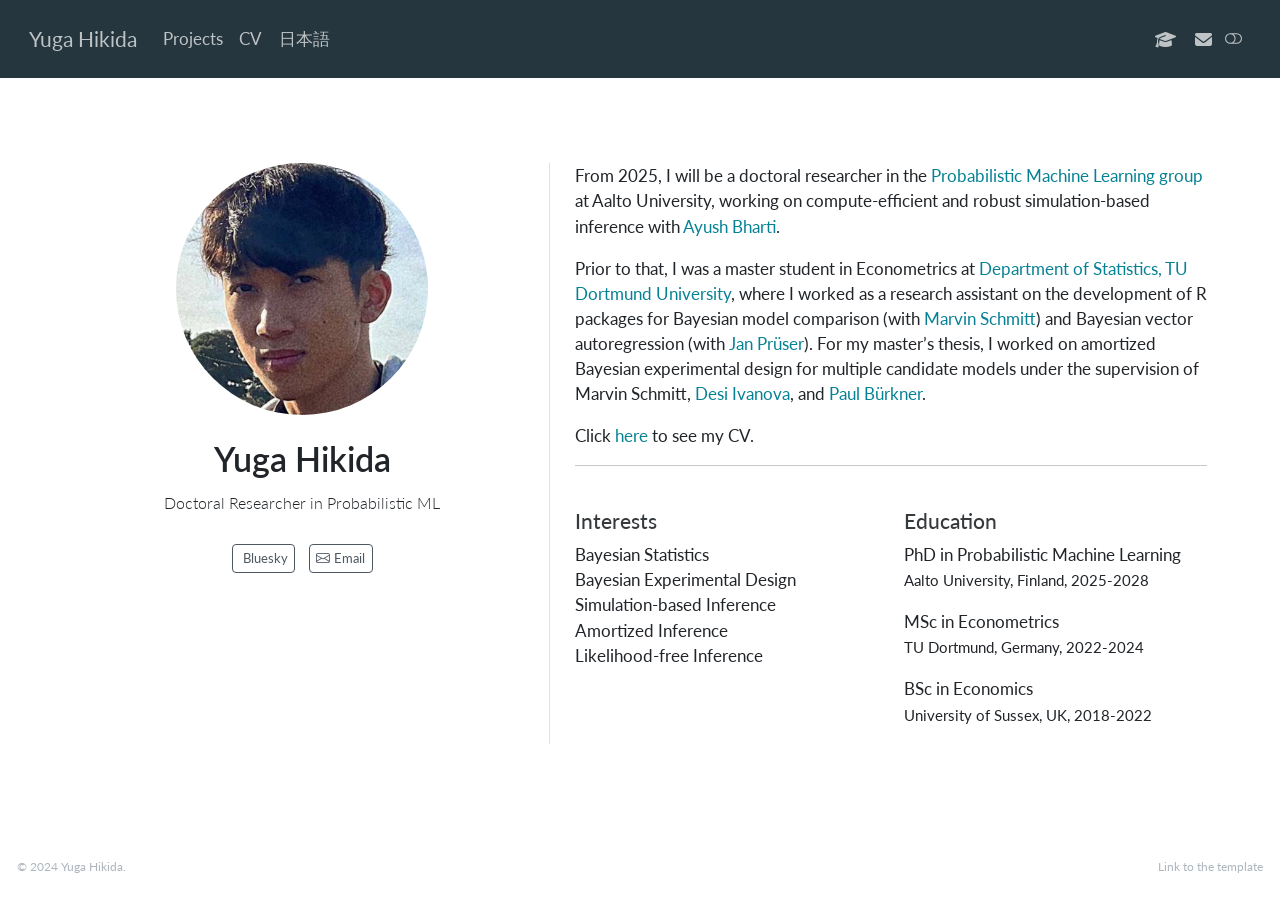
==== commit 7773ab5a: "adjusted icons" ====
--- a/docs/index.html
+++ b/docs/index.html
@@ -42,6 +42,8 @@
 <link href="site_libs/bootstrap/bootstrap.min.css" rel="stylesheet" class="quarto-color-scheme" id="quarto-bootstrap" data-mode="light">
 <link href="site_libs/bootstrap/bootstrap-dark.min.css" rel="prefetch" class="quarto-color-scheme quarto-color-alternate" id="quarto-bootstrap" data-mode="dark">
 <script src="site_libs/quarto-contrib/iconify-2.1.0/iconify-icon.min.js"></script>
+<link href="site_libs/quarto-contrib/fontawesome6-0.1.0/all.css" rel="stylesheet">
+<link href="site_libs/quarto-contrib/fontawesome6-0.1.0/latex-fontsize.css" rel="stylesheet">
 <script id="quarto-search-options" type="application/json">{
   "location": "navbar",
   "copy-button": false,
@@ -105,27 +107,23 @@
             <ul class="navbar-nav navbar-nav-scroll ms-auto">
   <li class="nav-item">
     <a class="nav-link" href="https://bsky.app/profile/yugahikida.bsky.social"> 
-<span class="menu-text"><iconify-icon role="img" inline="" icon="simple-icons:bluesky" aria-label="Icon bluesky from simple-icons Iconify.design set." title="Icon bluesky from simple-icons Iconify.design set."></iconify-icon></span></a>
+<span class="menu-text"><iconify-icon role="img" inline="" icon="fa6-brands:bluesky" aria-label="Icon bluesky from fa6-brands Iconify.design set." title="Icon bluesky from fa6-brands Iconify.design set."></iconify-icon></span></a>
   </li>  
-  <li class="nav-item compact">
-    <a class="nav-link" href="https://github.com/yugahikida"> <i class="bi bi-github" role="img">
-</i> 
-<span class="menu-text"></span></a>
+  <li class="nav-item">
+    <a class="nav-link" href="https://github.com/yugahikida"> 
+<span class="menu-text"><iconify-icon role="img" inline="" icon="fa6-brands:github" aria-label="Icon github from fa6-brands Iconify.design set." title="Icon github from fa6-brands Iconify.design set."></iconify-icon></span></a>
   </li>  
-  <li class="nav-item compact">
-    <a class="nav-link" href="https://www.linkedin.com/in/yugahikida"> <i class="bi bi-linkedin" role="img">
-</i> 
-<span class="menu-text"></span></a>
+  <li class="nav-item">
+    <a class="nav-link" href="https://www.linkedin.com/in/yugahikida"> 
+<span class="menu-text"><iconify-icon role="img" inline="" icon="fa6-brands:linkedin" aria-label="Icon linkedin from fa6-brands Iconify.design set." title="Icon linkedin from fa6-brands Iconify.design set."></iconify-icon></span></a>
   </li>  
-  <li class="nav-item compact">
-    <a class="nav-link" href="https://scholar.google.com/citations?user=jvKJHacAAAAJ"> <i class="bi bi-mortarboard-fill" role="img">
-</i> 
-<span class="menu-text"></span></a>
+  <li class="nav-item">
+    <a class="nav-link" href="https://scholar.google.com/citations?user=jvKJHacAAAAJ"> 
+<span class="menu-text"><i class="fa-solid fa-graduation-cap" aria-label="graduation-cap"></i></span></a>
   </li>  
-  <li class="nav-item compact">
-    <a class="nav-link" href="mailto:yuga.hikida@gmail.com"> <i class="bi bi-envelope" role="img">
-</i> 
-<span class="menu-text"></span></a>
+  <li class="nav-item">
+    <a class="nav-link" href="mailto:yuga.hikida@gmail.com"> 
+<span class="menu-text"><i class="fa-solid fa-envelope" aria-label="envelope"></i></span></a>
   </li>  
 </ul>
           </div> <!-- /navcollapse -->
--- a/docs/site_libs/quarto-contrib/fontawesome6-0.1.0/latex-fontsize.css
+++ b/docs/site_libs/quarto-contrib/fontawesome6-0.1.0/latex-fontsize.css
@@ -0,0 +1,30 @@
+.fa-tiny {
+  font-size: 0.5em;
+}
+.fa-scriptsize {
+  font-size: 0.7em;
+}
+.fa-footnotesize {
+  font-size: 0.8em;
+}
+.fa-small {
+  font-size: 0.9em;
+}
+.fa-normalsize {
+  font-size: 1em;
+}
+.fa-large {
+  font-size: 1.2em;
+}
+.fa-Large {
+  font-size: 1.5em;
+}
+.fa-LARGE {
+  font-size: 1.75em;
+}
+.fa-huge {
+  font-size: 2em;
+}
+.fa-Huge {
+  font-size: 2.5em;
+}
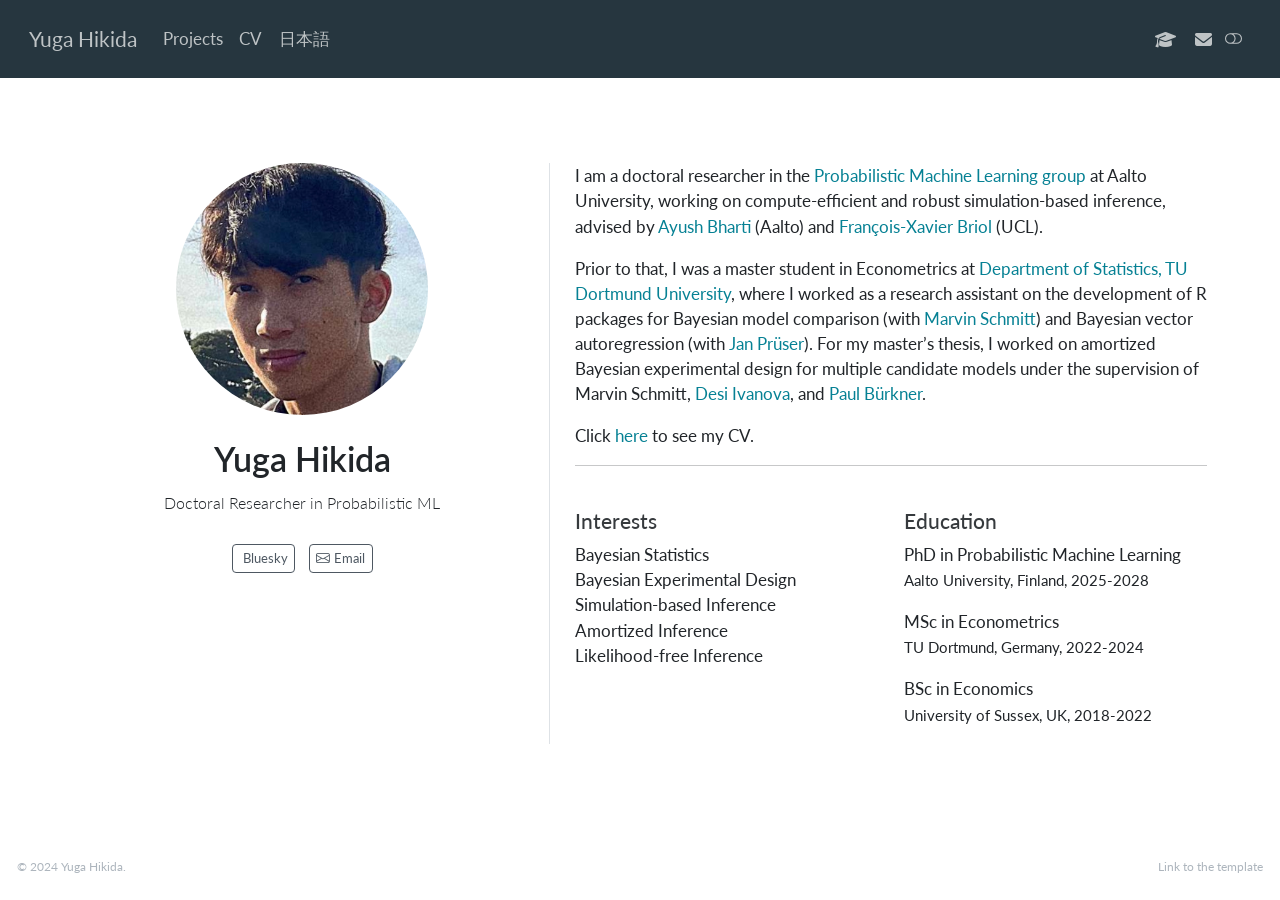
==== commit e9c0e183: "update" ====
--- a/docs/index.html
+++ b/docs/index.html
@@ -167,7 +167,7 @@
 </div>
   </div>
   <div class="about-contents"><div id="about-block">
-<p>From 2025, I will be a doctoral researcher in the <a href="https://research.cs.aalto.fi/pml/">Probabilistic Machine Learning group</a> at Aalto University, working on compute-efficient and robust simulation-based inference with <a href="https://bharti-ayush.github.io/">Ayush Bharti</a>.</p>
+<p>I am a doctoral researcher in the <a href="https://research.cs.aalto.fi/pml/">Probabilistic Machine Learning group</a> at Aalto University, working on compute-efficient and robust simulation-based inference, advised by <a href="https://bharti-ayush.github.io/">Ayush Bharti</a> (Aalto) and <a href="https://fxbriol.github.io/">François-Xavier Briol</a> (UCL).</p>
 <p>Prior to that, I was a master student in Econometrics at <a href="https://statistik.tu-dortmund.de/en/department/">Department of Statistics, TU Dortmund University</a>, where I worked as a research assistant on the development of R packages for Bayesian model comparison (with <a href="https://www.marvinschmitt.com/">Marvin Schmitt</a>) and Bayesian vector autoregression (with <a href="https://sites.google.com/view/janprueser/welcome">Jan Prüser</a>). For my master’s thesis, I worked on amortized Bayesian experimental design for multiple candidate models under the supervision of Marvin Schmitt, <a href="https://desirivanova.com/">Desi Ivanova</a>, and <a href="https://paulbuerkner.com/">Paul Bürkner</a>.</p>
 <p>Click <a href="./cv/index.html">here</a> to see my CV.</p>
 <hr>
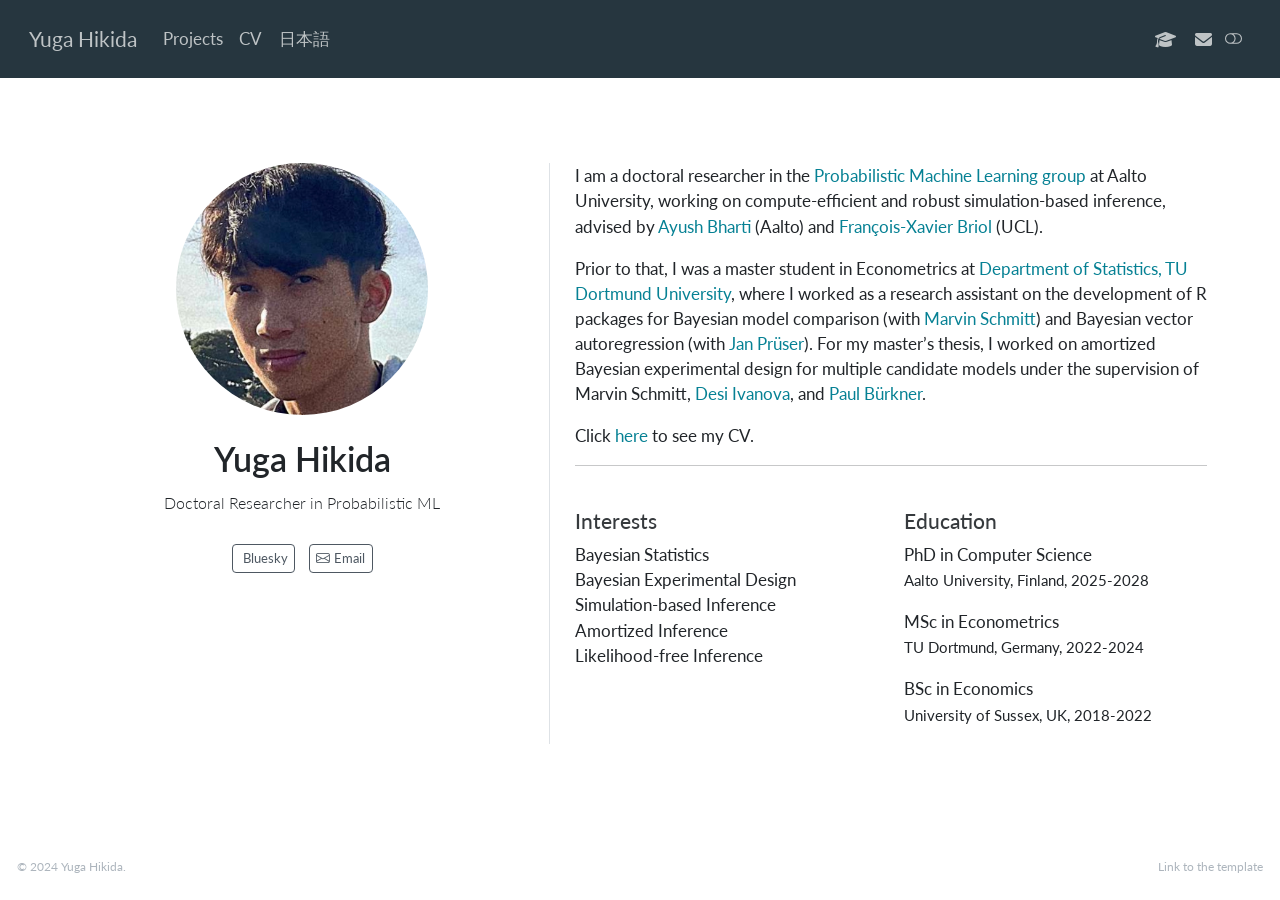
==== commit 0aecf16a: "change phd title" ====
--- a/docs/index.html
+++ b/docs/index.html
@@ -179,7 +179,7 @@
 <section id="education" class="level4 g-col-12 g-col-sm-6">
 <h4 data-anchor-id="education">Education</h4>
 <div class="smaller">
-<p>PhD in Probabilistic Machine Learning <br> <small>Aalto University, Finland, 2025-2028</small></p>
+<p>PhD in Computer Science<br> <small>Aalto University, Finland, 2025-2028</small></p>
 <p>MSc in Econometrics<br> <small>TU Dortmund, Germany, 2022-2024</small></p>
 <p>BSc in Economics<br> <small>University of Sussex, UK, 2018-2022</small></p>
 </div>
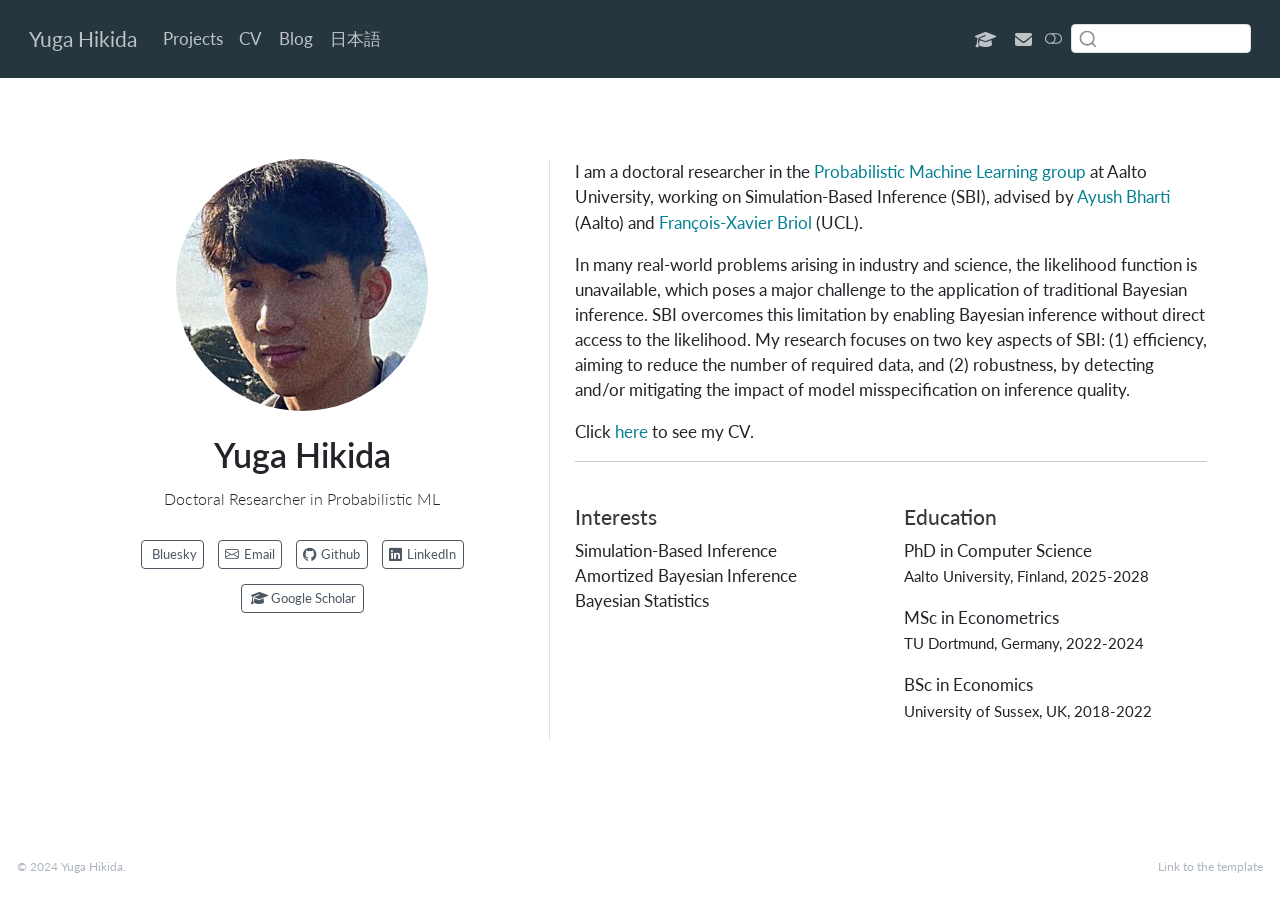
==== commit ed834b04: "updated many stuff" ====
--- a/docs/index.html
+++ b/docs/index.html
@@ -2,7 +2,7 @@
 <html xmlns="http://www.w3.org/1999/xhtml" lang="en" xml:lang="en"><head>
 
 <meta charset="utf-8">
-<meta name="generator" content="quarto-1.4.551">
+<meta name="generator" content="quarto-1.5.57">
 
 <meta name="viewport" content="width=device-width, initial-scale=1.0, user-scalable=yes">
 
@@ -86,7 +86,7 @@
     </a>
   </div>
             <div id="quarto-search" class="" title="Search"></div>
-          <button class="navbar-toggler" type="button" data-bs-toggle="collapse" data-bs-target="#navbarCollapse" aria-controls="navbarCollapse" aria-expanded="false" aria-label="Toggle navigation" onclick="if (window.quartoToggleHeadroom) { window.quartoToggleHeadroom(); }">
+          <button class="navbar-toggler" type="button" data-bs-toggle="collapse" data-bs-target="#navbarCollapse" aria-controls="navbarCollapse" role="menu" aria-expanded="false" aria-label="Toggle navigation" onclick="if (window.quartoToggleHeadroom) { window.quartoToggleHeadroom(); }">
   <span class="navbar-toggler-icon"></span>
 </button>
           <div class="collapse navbar-collapse" id="navbarCollapse">
@@ -100,6 +100,10 @@
 <span class="menu-text">CV</span></a>
   </li>  
   <li class="nav-item">
+    <a class="nav-link" href="./blog/index.html"> 
+<span class="menu-text">Blog</span></a>
+  </li>  
+  <li class="nav-item">
     <a class="nav-link" href="./japanese/index.html"> 
 <span class="menu-text"><span style="font-family: Meiryo;">日本語</span></span></a>
   </li>  
@@ -127,7 +131,7 @@
   </li>  
 </ul>
           </div> <!-- /navcollapse -->
-          <div class="quarto-navbar-tools">
+            <div class="quarto-navbar-tools">
   <a href="" class="quarto-color-scheme-toggle quarto-navigation-tool  px-1" onclick="window.quartoToggleColorScheme(); return false;" title="Toggle dark mode"><i class="bi"></i></a>
 </div>
       </div> <!-- /container-fluid -->
@@ -144,7 +148,7 @@
 
 
 
-<div class="quarto-about-trestles content column-page">
+<div class="quarto-about-trestles column-page">
   <div class="about-entity">
     <img src="img/my_image.jpg" class="about-image
   round " style="height: 15em; width: 15em;">
@@ -164,17 +168,37 @@
     <i class="bi bi-envelope"></i>
      <span class="about-link-text">Email</span>
   </a>
+  <a href="https://github.com/yugahikida" class="about-link" rel="" target="">
+    <i class="bi bi-github"></i>
+     <span class="about-link-text">Github</span>
+  </a>
+  <a href="https://www.linkedin.com/in/yugahikida" class="about-link" rel="" target="">
+    <i class="bi bi-linkedin"></i>
+     <span class="about-link-text">LinkedIn</span>
+  </a>
+  <a href="https://scholar.google.com/citations?user=jvKJHacAAAAJ" class="about-link" rel="" target="">
+    <i class="bi bi-google-scholar"></i>
+     <span class="about-link-text"><i class="fa-solid fa-graduation-cap" aria-label="graduation-cap"></i> Google Scholar</span>
+  </a>
 </div>
   </div>
   <div class="about-contents"><div id="about-block">
-<p>I am a doctoral researcher in the <a href="https://research.cs.aalto.fi/pml/">Probabilistic Machine Learning group</a> at Aalto University, working on compute-efficient and robust simulation-based inference, advised by <a href="https://bharti-ayush.github.io/">Ayush Bharti</a> (Aalto) and <a href="https://fxbriol.github.io/">François-Xavier Briol</a> (UCL).</p>
-<p>Prior to that, I was a master student in Econometrics at <a href="https://statistik.tu-dortmund.de/en/department/">Department of Statistics, TU Dortmund University</a>, where I worked as a research assistant on the development of R packages for Bayesian model comparison (with <a href="https://www.marvinschmitt.com/">Marvin Schmitt</a>) and Bayesian vector autoregression (with <a href="https://sites.google.com/view/janprueser/welcome">Jan Prüser</a>). For my master’s thesis, I worked on amortized Bayesian experimental design for multiple candidate models under the supervision of Marvin Schmitt, <a href="https://desirivanova.com/">Desi Ivanova</a>, and <a href="https://paulbuerkner.com/">Paul Bürkner</a>.</p>
+<p>I am a doctoral researcher in the <a href="https://research.cs.aalto.fi/pml/">Probabilistic Machine Learning group</a> at Aalto University, working on Simulation-Based Inference (SBI), advised by <a href="https://bharti-ayush.github.io/">Ayush Bharti</a> (Aalto) and <a href="https://fxbriol.github.io/">François-Xavier Briol</a> (UCL).</p>
+<p>In many real-world problems arising in industry and science, the likelihood function is unavailable, which poses a major challenge to the application of traditional Bayesian inference. SBI overcomes this limitation by enabling Bayesian inference without direct access to the likelihood. My research focuses on two key aspects of SBI: (1) efficiency, aiming to reduce the number of required data, and (2) robustness, by detecting and/or mitigating the impact of model misspecification on inference quality.</p>
+<!-- Prior to that, I was a master student in Econometrics at [Department of Statistics, -->
+<!-- TU Dortmund University](https://statistik.tu-dortmund.de/en/department/),  -->
+<!-- where I worked as a research assistant on the development of R packages for  -->
+<!-- Bayesian model comparison (with [Marvin Schmitt](https://www.marvinschmitt.com/))  -->
+<!-- and Bayesian vector autoregression (with [Jan Prüser](https://sites.google.com/view/janprueser/welcome)). -->
+<!-- For my master's thesis, I worked on amortized Bayesian experimental design  -->
+<!-- for multiple candidate models under the supervision of Marvin Schmitt, -->
+<!-- [Desi Ivanova](https://desirivanova.com/), and [Paul Bürkner](https://paulbuerkner.com/). -->
 <p>Click <a href="./cv/index.html">here</a> to see my CV.</p>
 <hr>
 <div class="grid">
 <section id="interests" class="level4 g-col-12 g-col-sm-6">
 <h4 data-anchor-id="interests">Interests</h4>
-<p>Bayesian Statistics <br> Bayesian Experimental Design <br> Simulation-based Inference <br> Amortized Inference <br> Likelihood-free Inference</p>
+<p>Simulation-Based Inference <br> Amortized Bayesian Inference <br> Bayesian Statistics <br></p>
 </section>
 <section id="education" class="level4 g-col-12 g-col-sm-6">
 <h4 data-anchor-id="education">Education</h4>
@@ -365,18 +389,7 @@
     }
     return false;
   }
-  const clipboard = new window.ClipboardJS('.code-copy-button', {
-    text: function(trigger) {
-      const codeEl = trigger.previousElementSibling.cloneNode(true);
-      for (const childEl of codeEl.children) {
-        if (isCodeAnnotation(childEl)) {
-          childEl.remove();
-        }
-      }
-      return codeEl.innerText;
-    }
-  });
-  clipboard.on('success', function(e) {
+  const onCopySuccess = function(e) {
     // button target
     const button = e.trigger;
     // don't keep focus
@@ -408,7 +421,29 @@
     }, 1000);
     // clear code selection
     e.clearSelection();
+  }
+  const getTextToCopy = function(trigger) {
+      const codeEl = trigger.previousElementSibling.cloneNode(true);
+      for (const childEl of codeEl.children) {
+        if (isCodeAnnotation(childEl)) {
+          childEl.remove();
+        }
+      }
+      return codeEl.innerText;
+  }
+  const clipboard = new window.ClipboardJS('.code-copy-button:not([data-in-quarto-modal])', {
+    text: getTextToCopy
   });
+  clipboard.on('success', onCopySuccess);
+  if (window.document.getElementById('quarto-embedded-source-code-modal')) {
+    // For code content inside modals, clipBoardJS needs to be initialized with a container option
+    // TODO: Check when it could be a function (https://github.com/zenorocha/clipboard.js/issues/860)
+    const clipboardModal = new window.ClipboardJS('.code-copy-button[data-in-quarto-modal]', {
+      text: getTextToCopy,
+      container: window.document.getElementById('quarto-embedded-source-code-modal')
+    });
+    clipboardModal.on('success', onCopySuccess);
+  }
     var localhostRegex = new RegExp(/^(?:http|https):\/\/localhost\:?[0-9]*\//);
     var mailtoRegex = new RegExp(/^mailto:/);
       var filterRegex = new RegExp('/' + window.location.host + '/');
@@ -416,7 +451,7 @@
         return filterRegex.test(href) || localhostRegex.test(href) || mailtoRegex.test(href);
     }
     // Inspect non-navigation links and adorn them if external
- 	var links = window.document.querySelectorAll('a[href]:not(.nav-link):not(.navbar-brand):not(.toc-action):not(.sidebar-link):not(.sidebar-item-toggle):not(.pagination-link):not(.no-external):not([aria-hidden]):not(.dropdown-item):not(.quarto-navigation-tool)');
+ 	var links = window.document.querySelectorAll('a[href]:not(.nav-link):not(.navbar-brand):not(.toc-action):not(.sidebar-link):not(.sidebar-item-toggle):not(.pagination-link):not(.no-external):not([aria-hidden]):not(.dropdown-item):not(.quarto-navigation-tool):not(.about-link)');
     for (var i=0; i<links.length; i++) {
       const link = links[i];
       if (!isInternal(link.href)) {
--- a/docs/site_libs/quarto-html/quarto-syntax-highlighting.css
+++ b/docs/site_libs/quarto-html/quarto-syntax-highlighting.css
@@ -0,0 +1,205 @@
+/* quarto syntax highlight colors */
+:root {
+  --quarto-hl-ot-color: #003B4F;
+  --quarto-hl-at-color: #657422;
+  --quarto-hl-ss-color: #20794D;
+  --quarto-hl-an-color: #5E5E5E;
+  --quarto-hl-fu-color: #4758AB;
+  --quarto-hl-st-color: #20794D;
+  --quarto-hl-cf-color: #003B4F;
+  --quarto-hl-op-color: #5E5E5E;
+  --quarto-hl-er-color: #AD0000;
+  --quarto-hl-bn-color: #AD0000;
+  --quarto-hl-al-color: #AD0000;
+  --quarto-hl-va-color: #111111;
+  --quarto-hl-bu-color: inherit;
+  --quarto-hl-ex-color: inherit;
+  --quarto-hl-pp-color: #AD0000;
+  --quarto-hl-in-color: #5E5E5E;
+  --quarto-hl-vs-color: #20794D;
+  --quarto-hl-wa-color: #5E5E5E;
+  --quarto-hl-do-color: #5E5E5E;
+  --quarto-hl-im-color: #00769E;
+  --quarto-hl-ch-color: #20794D;
+  --quarto-hl-dt-color: #AD0000;
+  --quarto-hl-fl-color: #AD0000;
+  --quarto-hl-co-color: #5E5E5E;
+  --quarto-hl-cv-color: #5E5E5E;
+  --quarto-hl-cn-color: #8f5902;
+  --quarto-hl-sc-color: #5E5E5E;
+  --quarto-hl-dv-color: #AD0000;
+  --quarto-hl-kw-color: #003B4F;
+}
+
+/* other quarto variables */
+:root {
+  --quarto-font-monospace: SFMono-Regular, Menlo, Monaco, Consolas, "Liberation Mono", "Courier New", monospace;
+}
+
+pre > code.sourceCode > span {
+  color: #003B4F;
+}
+
+code span {
+  color: #003B4F;
+}
+
+code.sourceCode > span {
+  color: #003B4F;
+}
+
+div.sourceCode,
+div.sourceCode pre.sourceCode {
+  color: #003B4F;
+}
+
+code span.ot {
+  color: #003B4F;
+  font-style: inherit;
+}
+
+code span.at {
+  color: #657422;
+  font-style: inherit;
+}
+
+code span.ss {
+  color: #20794D;
+  font-style: inherit;
+}
+
+code span.an {
+  color: #5E5E5E;
+  font-style: inherit;
+}
+
+code span.fu {
+  color: #4758AB;
+  font-style: inherit;
+}
+
+code span.st {
+  color: #20794D;
+  font-style: inherit;
+}
+
+code span.cf {
+  color: #003B4F;
+  font-weight: bold;
+  font-style: inherit;
+}
+
+code span.op {
+  color: #5E5E5E;
+  font-style: inherit;
+}
+
+code span.er {
+  color: #AD0000;
+  font-style: inherit;
+}
+
+code span.bn {
+  color: #AD0000;
+  font-style: inherit;
+}
+
+code span.al {
+  color: #AD0000;
+  font-style: inherit;
+}
+
+code span.va {
+  color: #111111;
+  font-style: inherit;
+}
+
+code span.bu {
+  font-style: inherit;
+}
+
+code span.ex {
+  font-style: inherit;
+}
+
+code span.pp {
+  color: #AD0000;
+  font-style: inherit;
+}
+
+code span.in {
+  color: #5E5E5E;
+  font-style: inherit;
+}
+
+code span.vs {
+  color: #20794D;
+  font-style: inherit;
+}
+
+code span.wa {
+  color: #5E5E5E;
+  font-style: italic;
+}
+
+code span.do {
+  color: #5E5E5E;
+  font-style: italic;
+}
+
+code span.im {
+  color: #00769E;
+  font-style: inherit;
+}
+
+code span.ch {
+  color: #20794D;
+  font-style: inherit;
+}
+
+code span.dt {
+  color: #AD0000;
+  font-style: inherit;
+}
+
+code span.fl {
+  color: #AD0000;
+  font-style: inherit;
+}
+
+code span.co {
+  color: #5E5E5E;
+  font-style: inherit;
+}
+
+code span.cv {
+  color: #5E5E5E;
+  font-style: italic;
+}
+
+code span.cn {
+  color: #8f5902;
+  font-style: inherit;
+}
+
+code span.sc {
+  color: #5E5E5E;
+  font-style: inherit;
+}
+
+code span.dv {
+  color: #AD0000;
+  font-style: inherit;
+}
+
+code span.kw {
+  color: #003B4F;
+  font-weight: bold;
+  font-style: inherit;
+}
+
+.prevent-inlining {
+  content: "</";
+}
+
+/*# sourceMappingURL=debc5d5d77c3f9108843748ff7464032.css.map */
